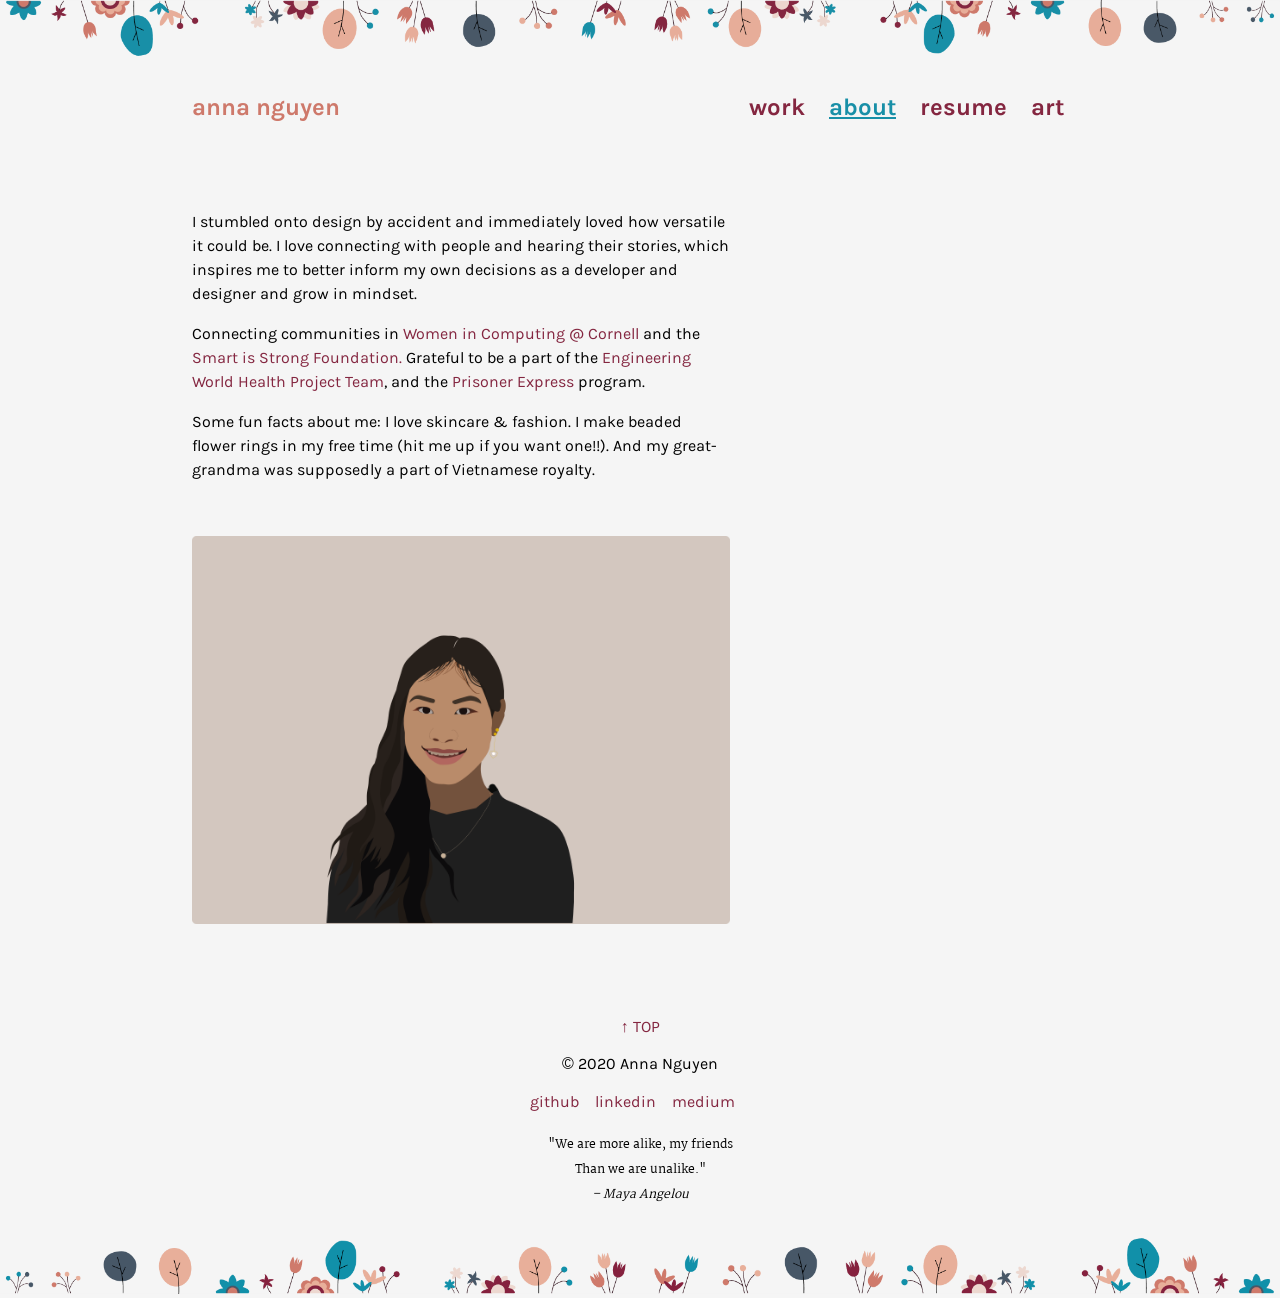
==== about/index.html @ 65f737dd "Fixed some mobile styling" ====
<!DOCTYPE html>
<html lang="en">

<head>
  <meta charset="UTF-8" />
  <meta name="viewport" content="width=device-width, initial-scale=1" />
  <title>Anna Nguyen</title>
  <link rel="icon" type="image/png" href="../images/logo.png" />
  <link rel="stylesheet" type="text/css" href="../styles/style.css" media="all" />
</head>

<body>
  <img src="../images/banner.png" id="banner" />
  <div class="content">
    <a name="top"></a>
    <nav>
      <a href="/" id="name-logo">anna nguyen</a>
      <div class="links">
        <a href="/">work</a>
        <a href="../about" id="current">about</a>
        <a href="https://drive.google.com/file/d/13UAHrn1CFpjNG9F62qy2G92JbZwENw6s/view?usp=sharing"
          target="_blank">resume</a>
        <a href="../art">art</a>
      </div>
    </nav>

    <header>
      <section class="about-header">
        <p>I stumbled onto design by accident and immediately loved
          how versatile it could be. I love connecting with people
          and hearing their stories, which inspires me to better
          inform my own decisions as a developer and designer and
          grow in mindset.
        </p>
        <p>Connecting communities in <a href="https://wicc.cornell.edu/" target="_blank">Women in Computing
            @ Cornell</a> and the <a href="https://www.thesmartisstrongfoundation.org/" target="_blank">Smart is Strong
            Foundation.</a> Grateful to be a part of the <a href="https://ewh.engineering.cornell.edu/"
            target="_blank">Engineering World Health Project Team</a>, and the
          <a href="https://prisonerexpress.org/" class="org-link" target="_blank" id="pe">Prisoner Express</a>
          program.
        </p>
        <p>Some fun facts about me: I love skincare & fashion. I make beaded flower
          rings in my free time (hit me up if you want one!!). And my
          great-grandma was supposedly a part of Vietnamese royalty.
        </p>
      </section>
      <img src="../images/self.png" />
    </header>

    <footer>
      <div class="footer-container">
        <a href="#top" class="top">↑ TOP</a>
        <p>&copy; 2020 Anna Nguyen</p>
        <div class="socials">
          <a href="https://github.com/axnguyen9">github</a>
          <a href="https://www.linkedin.com/in/axnguyen/">linkedin</a>
          <a href="https://www.instagram.com/missbanannamilk/">medium</a>
        </div>
        <div class="quote">
          <blockquote>"We are more alike, my friends</blockquote>
          <blockquote>Than we are unalike."</blockquote>
          <blockquote><cite>– Maya Angelou</cite></blockquote>
        </div>
      </div>
    </footer>
  </div>
  <img src="../images/footer.png" id="banner" />
</body>

</html>
---- styles/style.css ----
/* karla-regular - latin */
@font-face {
  font-family: 'Karla';
  font-style: normal;
  font-weight: 400;
  src: url('fonts/karla-v13-latin-regular.eot'); /* IE9 Compat Modes */
  src: local('Karla'), local('Karla-Regular'),
       url('../fonts/karla-v13-latin-regular.eot?#iefix') format('embedded-opentype'), /* IE6-IE8 */
       url('../fonts/karla-v13-latin-regular.woff2') format('woff2'), /* Super Modern Browsers */
       url('../fonts/karla-v13-latin-regular.woff') format('woff'), /* Modern Browsers */
       url('../fonts/karla-v13-latin-regular.ttf') format('truetype'), /* Safari, Android, iOS */
       url('../fonts/karla-v13-latin-regular.svg#Karla') format('svg'); /* Legacy iOS */
}
/* karla-700 - latin */
@font-face {
  font-family: 'Karla';
  font-style: normal;
  font-weight: 700;
  src: url('../fonts/karla-v13-latin-700.eot'); /* IE9 Compat Modes */
  src: local('Karla Bold'), local('Karla-Bold'),
       url('../fonts/karla-v13-latin-700.eot?#iefix') format('embedded-opentype'), /* IE6-IE8 */
       url('../fonts/karla-v13-latin-700.woff2') format('woff2'), /* Super Modern Browsers */
       url('../fonts/karla-v13-latin-700.woff') format('woff'), /* Modern Browsers */
       url('../fonts/karla-v13-latin-700.ttf') format('truetype'), /* Safari, Android, iOS */
       url('../fonts/karla-v13-latin-700.svg#Karla') format('svg'); /* Legacy iOS */
}

/* martel-regular - latin */
@font-face {
  font-family: 'Martel';
  font-style: normal;
  font-weight: 400;
  src: url('../fonts/martel-v4-latin-regular.eot'); /* IE9 Compat Modes */
  src: local('Martel'), local('Martel-Regular'),
       url('../fonts/martel-v4-latin-regular.eot?#iefix') format('embedded-opentype'), /* IE6-IE8 */
       url('../fonts/martel-v4-latin-regular.woff2') format('woff2'), /* Super Modern Browsers */
       url('../fonts/martel-v4-latin-regular.woff') format('woff'), /* Modern Browsers */
       url('../fonts/martel-v4-latin-regular.ttf') format('truetype'), /* Safari, Android, iOS */
       url('../fonts/martel-v4-latin-regular.svg#Martel') format('svg'); /* Legacy iOS */
}

#banner {
  width: 100%;
}

body {
  margin: 0;
  background-color: #F5F5F5;
}

.content {
  margin: 10%;
}

/* style guide */
/* section title */
h1 {
  margin: 1rem 0;
  font-family: 'Karla', sans-serif;
  font-weight: bold;
  font-size: 2.25rem;
  color: #CE796B;
}

/* card titles, navbar buttons, name logo */
h2 {
  font-family: 'Karla', sans-serif;
  font-weight: bold;
  font-size: 1.5rem;
}

/* top header one-liner */
h3 {
  font-family: 'Karla', sans-serif;
  font-weight: bold;
  font-size: 1.125rem;
}

/* card subtitles, button */
h4 {
  font-family: 'Karla', sans-serif;
  font-weight: normal;
  font-size: 1rem;
}

a {
  color: #842640;
  font-size: 1rem;
  font-family: 'Karla', sans-serif;
  text-decoration: none;
}

a:hover {
  cursor: pointer;
  transition: .3s ease;
  color: #188FA7;
  text-decoration: underline;
}

p {
  font-family: 'Karla', sans-serif;
  font-weight: normal;
  font-size: 1rem;
  line-height: 1.5rem;
}

li {
  font-family: 'Martel', serif;
  font-weight: normal;
  font-size: 1rem;
}

blockquote {
  font-family: 'Martel', serif;
  font-size: .75rem;
  margin: .25rem 0;
}

/* style guide end */

/* navbar styling */
#name-logo {
  color: #CE796B;
}

/* need to manually change navbar font */
nav a {
  text-decoration: none;
  font-family: 'Karla', sans-serif;
  font-weight: bold;
  display: block;
  margin-right: .5rem;
}

.links {
  width: 50%;
  display: flex;
  justify-content: flex-start;
}

#current {
  color: #188FA7;
  text-decoration: underline;
}
/* navbar styling end */

/* header styling */
header {
  margin: 10% 0;
}

header img {
  width: 100%;
}

#anna {
  font-family: 'Martel', serif;
}

.socials {
  display: flex;
  justify-content: flex-start;
  align-items: center;
  flex-wrap: wrap;
  width: 100%;
}

.socials a {
  display: block;
  margin-right: 1rem;
}
/* header styling end */

/* card styling */
.card-container {
  width: 100%;
  margin: 15% 0;
  color: black;
}

.card-container h2 {
  margin-bottom: 0.5rem;
}

.card-container h4 {
  color: #656565;
}

.card-container p {
  margin-top: 0;
}

.image-container {
  position: relative;
  border-radius: 10px;
  width: 100%;
}

.image-container img {
  width: 100%;
  border-radius: 10px;
}

.card-overlay {
  border-radius: 10px;
  position: absolute;
  top: 0; bottom: 0; left: 0; right: 0;
  width: 100%;
  opacity: 0;
  transition: .5s ease;
}

.link-container:hover .card-overlay {
  opacity: .8;
}

.more {
  padding: .25rem 1rem;
  border: 1px solid #842640;
  border-radius: 10px;
}

.more:hover {
  transition: .3s ease;
  border: 1px solid #188FA7;
  background-color: #188FA7;
  color: #f5f5f5;
}

/* card overlay background-colors: */
#pigpocket {
  background-color:  #D2C1C5;
}

#netflix {
  background-color: #E4BABC;
}

#flowerish {
  background-color: #B8C3C8;
}

#nexthealth {
  background-color: #D8E8E5;
}

#artwall {
  background-color: #E9EEF2;
}
/* card overlay ends */

/* footer styling */
footer {
  margin-top: 15%;
}

.top {
  text-decoration: none;
}

.quote {
  margin: 5% 0;
}
/* footer styling ends */


/* ABOUT.HTML CSS */
.about-header {
  margin-bottom: 10%;
}

/* about.html illustrations section */
.illustrations-container img {
  width: 100%;
  margin-bottom: 5%;
  border-radius: 10px;
}
/* about.html illustrations section end */

@media screen and (prefers-reduced-motion: no-preference) {
  html,
  body {
    scroll-behavior: smooth;
  }
}

/*
@media (max-width: 480px) {
  h1 {
    font-size: 10vw;
  }
  
  h2 {
    font-size: 7.5vw;
  }
  
  h3 {
    font-size: 6.5vw;
  }
  
  p, a, li {
    font-size: 5vw;
  }
*/
  /* navbar styling */
  /*
  nav a {
    font-size: 5vw;
  }
  #here {
    font-size: 10vw;
  }

  .socials {
    flex-direction: column;
    align-items: flex-start;
  }

  .socials p {
    display: none;
  }

}*/

@media (min-width: 1000px) {
  .content{
    margin: 2.5% 15%;
  }

  /* navbar styling */
  nav {
    display: flex;
    justify-content: space-between;
    align-items: center;
  }
  
  nav a {
    font-size: 1.5rem;
    margin-right: 1.5rem;
  }

  .links {
    justify-content: flex-end;
  }

  /* navbar styling end */

  /* header styling */
  header {
    width: 60%;
  }
  /* header styling end */

  /* card styling */
  .card-container {
    display: flex;
    justify-content: space-between;
    align-items: center;
    margin: 5% 0;
  }

  .link-container, .blurb {
    width: 45%;
  }

  /* card styling end */

  /* footer styling */
  footer {
    margin-top: 5%;
    text-align: center;
  }

  footer .socials {
    justify-content: center;
  }

  .quote {
    margin: 2.5% 0;
  }
  /* footer styling ends */

  /* about.html illustrations section */
  .illustrations-container {
    display: flex;
    flex-direction: row;
    flex-wrap: wrap;
    justify-content: space-between;
    align-items: center;
  }

  .illustrations-container img {
    width: 30%;
    margin-bottom: 5%;
    border-radius: 10px;
  }
  /* about.html illustrations section end */
}
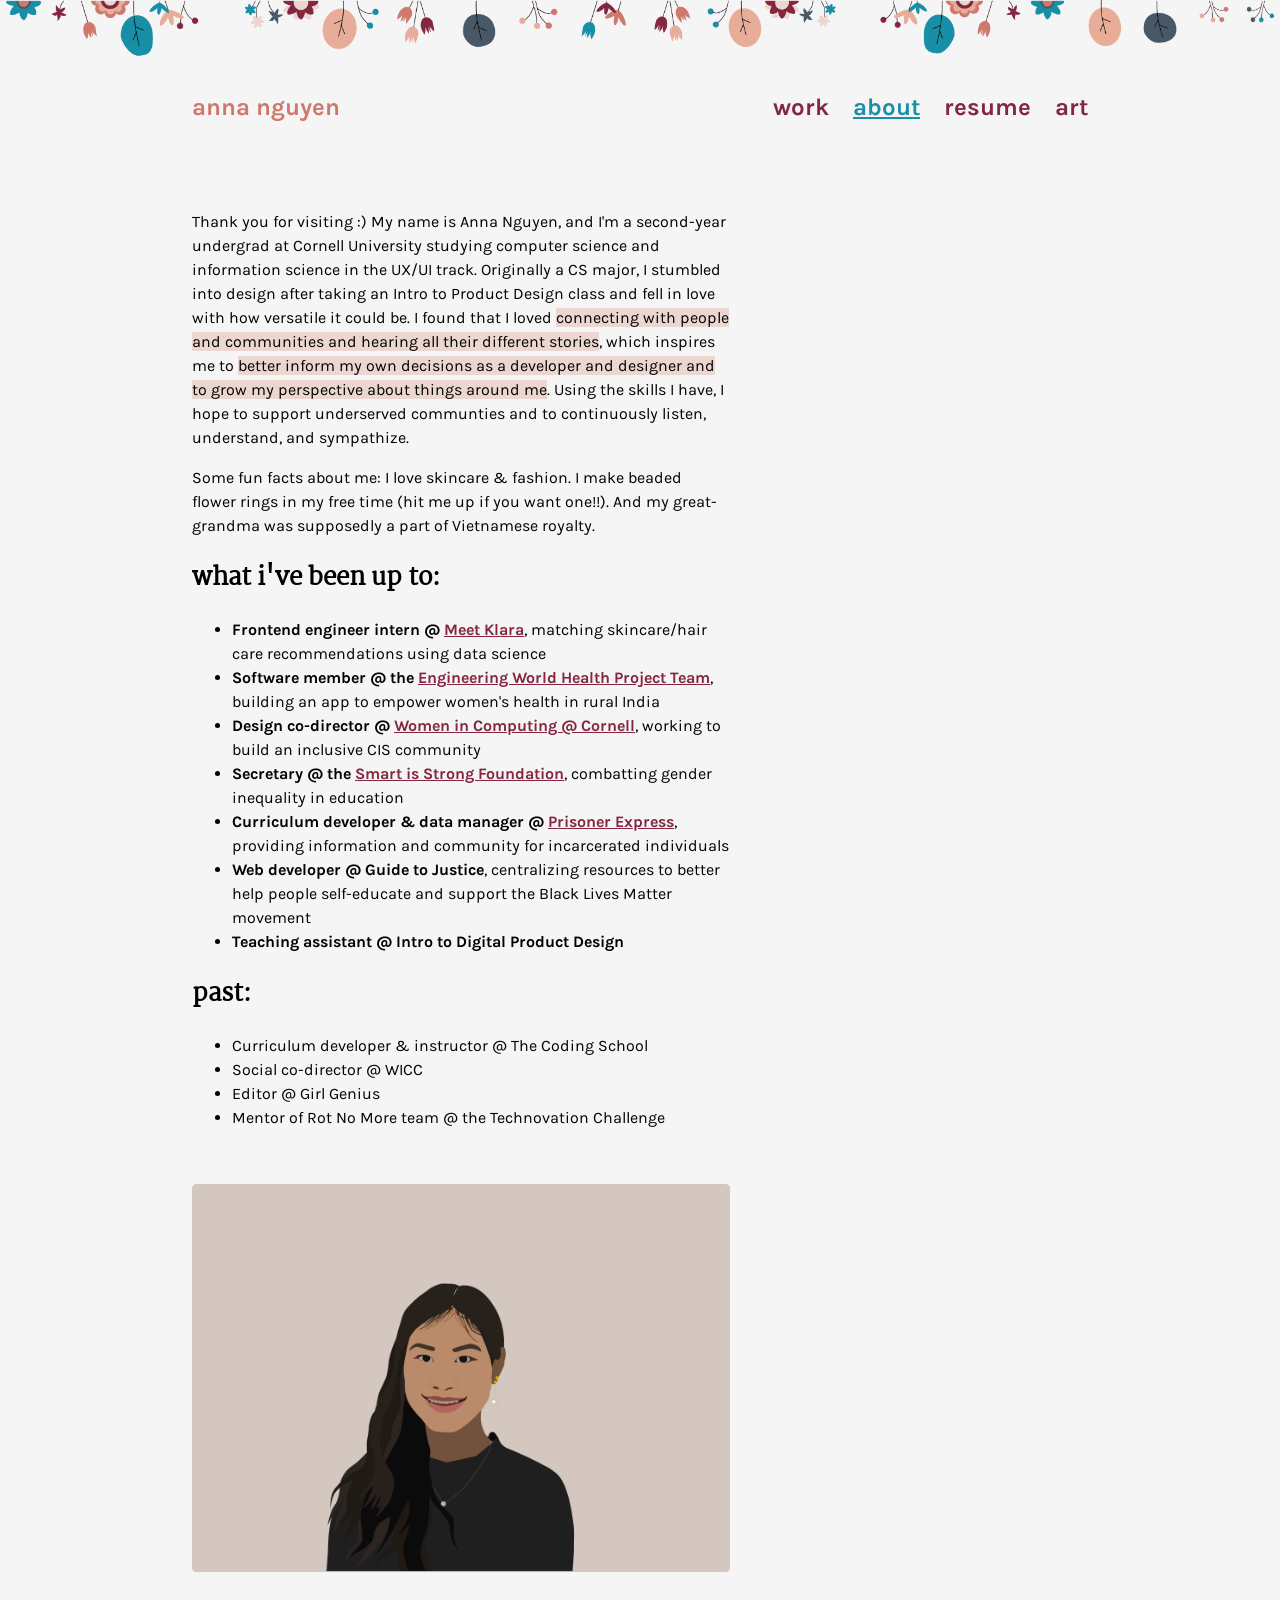
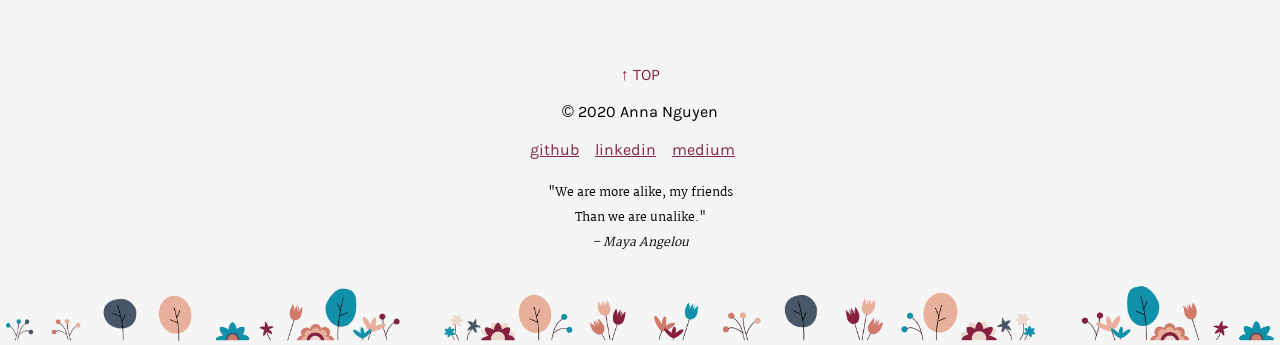
==== commit c87667d8: "Updated links and styling" ====
--- a/about/index.html
+++ b/about/index.html
@@ -10,7 +10,7 @@
 </head>
 
 <body>
-  <img src="../images/banner.png" id="banner" />
+  <img src="../images/banner.png" id="banner" alt="illustrated floral decorative banner" />
   <div class="content">
     <a name="top"></a>
     <nav>
@@ -26,25 +26,54 @@
 
     <header>
       <section class="about-header">
-        <p>I stumbled onto design by accident and immediately loved
-          how versatile it could be. I love connecting with people
-          and hearing their stories, which inspires me to better
-          inform my own decisions as a developer and designer and
-          grow in mindset.
-        </p>
-        <p>Connecting communities in <a href="https://wicc.cornell.edu/" target="_blank">Women in Computing
-            @ Cornell</a> and the <a href="https://www.thesmartisstrongfoundation.org/" target="_blank">Smart is Strong
-            Foundation.</a> Grateful to be a part of the <a href="https://ewh.engineering.cornell.edu/"
-            target="_blank">Engineering World Health Project Team</a>, and the
-          <a href="https://prisonerexpress.org/" class="org-link" target="_blank" id="pe">Prisoner Express</a>
-          program.
+        <p>Thank you for visiting :) My name is Anna Nguyen, and I'm
+          a second-year undergrad at Cornell University studying computer
+          science and information science in the UX/UI track. Originally a CS major,
+          I stumbled into design after taking an Intro to Product Design class and
+          fell in love with how versatile it could be. I found that I loved
+          <span id="highlight-p-text">connecting with people and communities and
+            hearing all their different stories</span>, which inspires me to <span id="highlight-p-text">
+            better inform my own decisions as a developer and designer and to
+            grow my perspective about things around me</span>.
+          Using the skills I have, I hope to support underserved communties and
+          to continuously listen, understand, and sympathize.
         </p>
         <p>Some fun facts about me: I love skincare & fashion. I make beaded flower
           rings in my free time (hit me up if you want one!!). And my
           great-grandma was supposedly a part of Vietnamese royalty.
         </p>
+        <h2 id="martel-text">what i've been up to:</h2>
+        <ul>
+          <li><span id="bold-p-text">Frontend engineer intern @ <a href="https://meet-klara-flow.webflow.io/"
+                target="_blank">Meet Klara</a></span>, matching skincare/hair care recommendations using data science
+          </li>
+          <li><span id="bold-p-text">Software member @ the <a href="https://ewh.engineering.cornell.edu/"
+                target="_blank">Engineering
+                World Health Project Team</a></span>, building an app to empower women's health in rural India</li>
+          <li><span id="bold-p-text">Design co-director @ <a href="https://wicc.cornell.edu/" target="_blank">Women in
+                Computing
+                @ Cornell</a></span>, working to build an inclusive CIS community</li>
+          <li><span id="bold-p-text">Secretary @ the <a href="https://www.thesmartisstrongfoundation.org/"
+                target="_blank">Smart
+                is Strong Foundation</a></span>, combatting gender inequality in education</li>
+          <li><span id="bold-p-text">Curriculum developer & data manager @ <a href="https://prisonerexpress.org/"
+                class="org-link" target="_blank" id="pe">Prisoner Express</a></span>, providing information and
+            community for incarcerated
+            individuals</li>
+          <li><span id="bold-p-text">Web developer @ Guide to Justice</span>, centralizing resources to better help
+            people self-educate and support the Black Lives Matter movement
+          </li>
+          <li><span id="bold-p-text">Teaching assistant @ Intro to Digital Product Design</span></li>
+        </ul>
+        <h2 id="martel-text">past:</h2>
+        <ul>
+          <li>Curriculum developer & instructor @ The Coding School</li>
+          <li>Social co-director @ WICC</li>
+          <li>Editor @ Girl Genius</li>
+          <li>Mentor of Rot No More team @ the Technovation Challenge</li>
+        </ul>
       </section>
-      <img src="../images/self.png" />
+      <img src="../images/self.png" alt="an illustrated image of myself" />
     </header>
 
     <footer>
@@ -64,7 +93,7 @@
       </div>
     </footer>
   </div>
-  <img src="../images/footer.png" id="banner" />
+  <img src="../images/footer.png" id="banner" alt="illustrated floral decorative banner" />
 </body>
 
 </html>
--- a/styles/style.css
+++ b/styles/style.css
@@ -39,6 +39,24 @@
        url('../fonts/martel-v4-latin-regular.svg#Martel') format('svg'); /* Legacy iOS */
 }
 
+@keyframes pulse-out {
+  from {
+    transform: scale(1);
+  }
+  to {
+    transform: scale(1.1);
+  }
+}
+
+@keyframes pulse-in {
+  from {
+    transform: scale(1.1);
+  }
+  to {
+    transform: scale(1);
+  }
+}
+
 #banner {
   width: 100%;
 }
@@ -87,27 +105,24 @@
   color: #842640;
   font-size: 1rem;
   font-family: 'Karla', sans-serif;
-  text-decoration: none;
+  -webkit-animation: pulse-in .5s forwards;
+  animation: pulse-in .5s forwards;
 }
 
 a:hover {
   cursor: pointer;
   transition: .3s ease;
+  text-decoration: underline;
   color: #188FA7;
-  text-decoration: underline;
-}
-
-p {
+  -webkit-animation: pulse-out .5s forwards;
+  animation: pulse-out .5s forwards;
+}
+
+p, li {
   font-family: 'Karla', sans-serif;
   font-weight: normal;
   font-size: 1rem;
   line-height: 1.5rem;
-}
-
-li {
-  font-family: 'Martel', serif;
-  font-weight: normal;
-  font-size: 1rem;
 }
 
 blockquote {
@@ -125,11 +140,13 @@
 
 /* need to manually change navbar font */
 nav a {
+  font-weight: bold;
+  display: block;
   text-decoration: none;
-  font-family: 'Karla', sans-serif;
-  font-weight: bold;
-  display: block;
-  margin-right: .5rem;
+}
+
+.links a {
+  margin-left: .5rem;
 }
 
 .links {
@@ -153,7 +170,7 @@
   width: 100%;
 }
 
-#anna {
+#martel-text {
   font-family: 'Martel', serif;
 }
 
@@ -190,8 +207,12 @@
   margin-top: 0;
 }
 
+.link-container, .link-container:hover {
+  animation: none;
+  -webkit-animation: none;
+}
+
 .image-container {
-  position: relative;
   border-radius: 10px;
   width: 100%;
 }
@@ -201,17 +222,14 @@
   border-radius: 10px;
 }
 
-.card-overlay {
-  border-radius: 10px;
-  position: absolute;
-  top: 0; bottom: 0; left: 0; right: 0;
-  width: 100%;
-  opacity: 0;
-  transition: .5s ease;
-}
-
-.link-container:hover .card-overlay {
-  opacity: .8;
+button {
+  border: none;
+  background: none;
+  padding: 0;
+}
+
+button a, button a:hover {
+  text-decoration: none;
 }
 
 .more {
@@ -227,28 +245,6 @@
   color: #f5f5f5;
 }
 
-/* card overlay background-colors: */
-#pigpocket {
-  background-color:  #D2C1C5;
-}
-
-#netflix {
-  background-color: #E4BABC;
-}
-
-#flowerish {
-  background-color: #B8C3C8;
-}
-
-#nexthealth {
-  background-color: #D8E8E5;
-}
-
-#artwall {
-  background-color: #E9EEF2;
-}
-/* card overlay ends */
-
 /* footer styling */
 footer {
   margin-top: 15%;
@@ -267,6 +263,14 @@
 /* ABOUT.HTML CSS */
 .about-header {
   margin-bottom: 10%;
+}
+
+#bold-p-text {
+  font-weight: bold;
+}
+
+#highlight-p-text {
+  background-color: #ecd7d0;
 }
 
 /* about.html illustrations section */
@@ -283,44 +287,6 @@
     scroll-behavior: smooth;
   }
 }
-
-/*
-@media (max-width: 480px) {
-  h1 {
-    font-size: 10vw;
-  }
-  
-  h2 {
-    font-size: 7.5vw;
-  }
-  
-  h3 {
-    font-size: 6.5vw;
-  }
-  
-  p, a, li {
-    font-size: 5vw;
-  }
-*/
-  /* navbar styling */
-  /*
-  nav a {
-    font-size: 5vw;
-  }
-  #here {
-    font-size: 10vw;
-  }
-
-  .socials {
-    flex-direction: column;
-    align-items: flex-start;
-  }
-
-  .socials p {
-    display: none;
-  }
-
-}*/
 
 @media (min-width: 1000px) {
   .content{
@@ -336,11 +302,14 @@
   
   nav a {
     font-size: 1.5rem;
-    margin-right: 1.5rem;
   }
 
   .links {
     justify-content: flex-end;
+  }
+
+  .links a {
+    margin-left: 1.5rem;
   }
 
   /* navbar styling end */
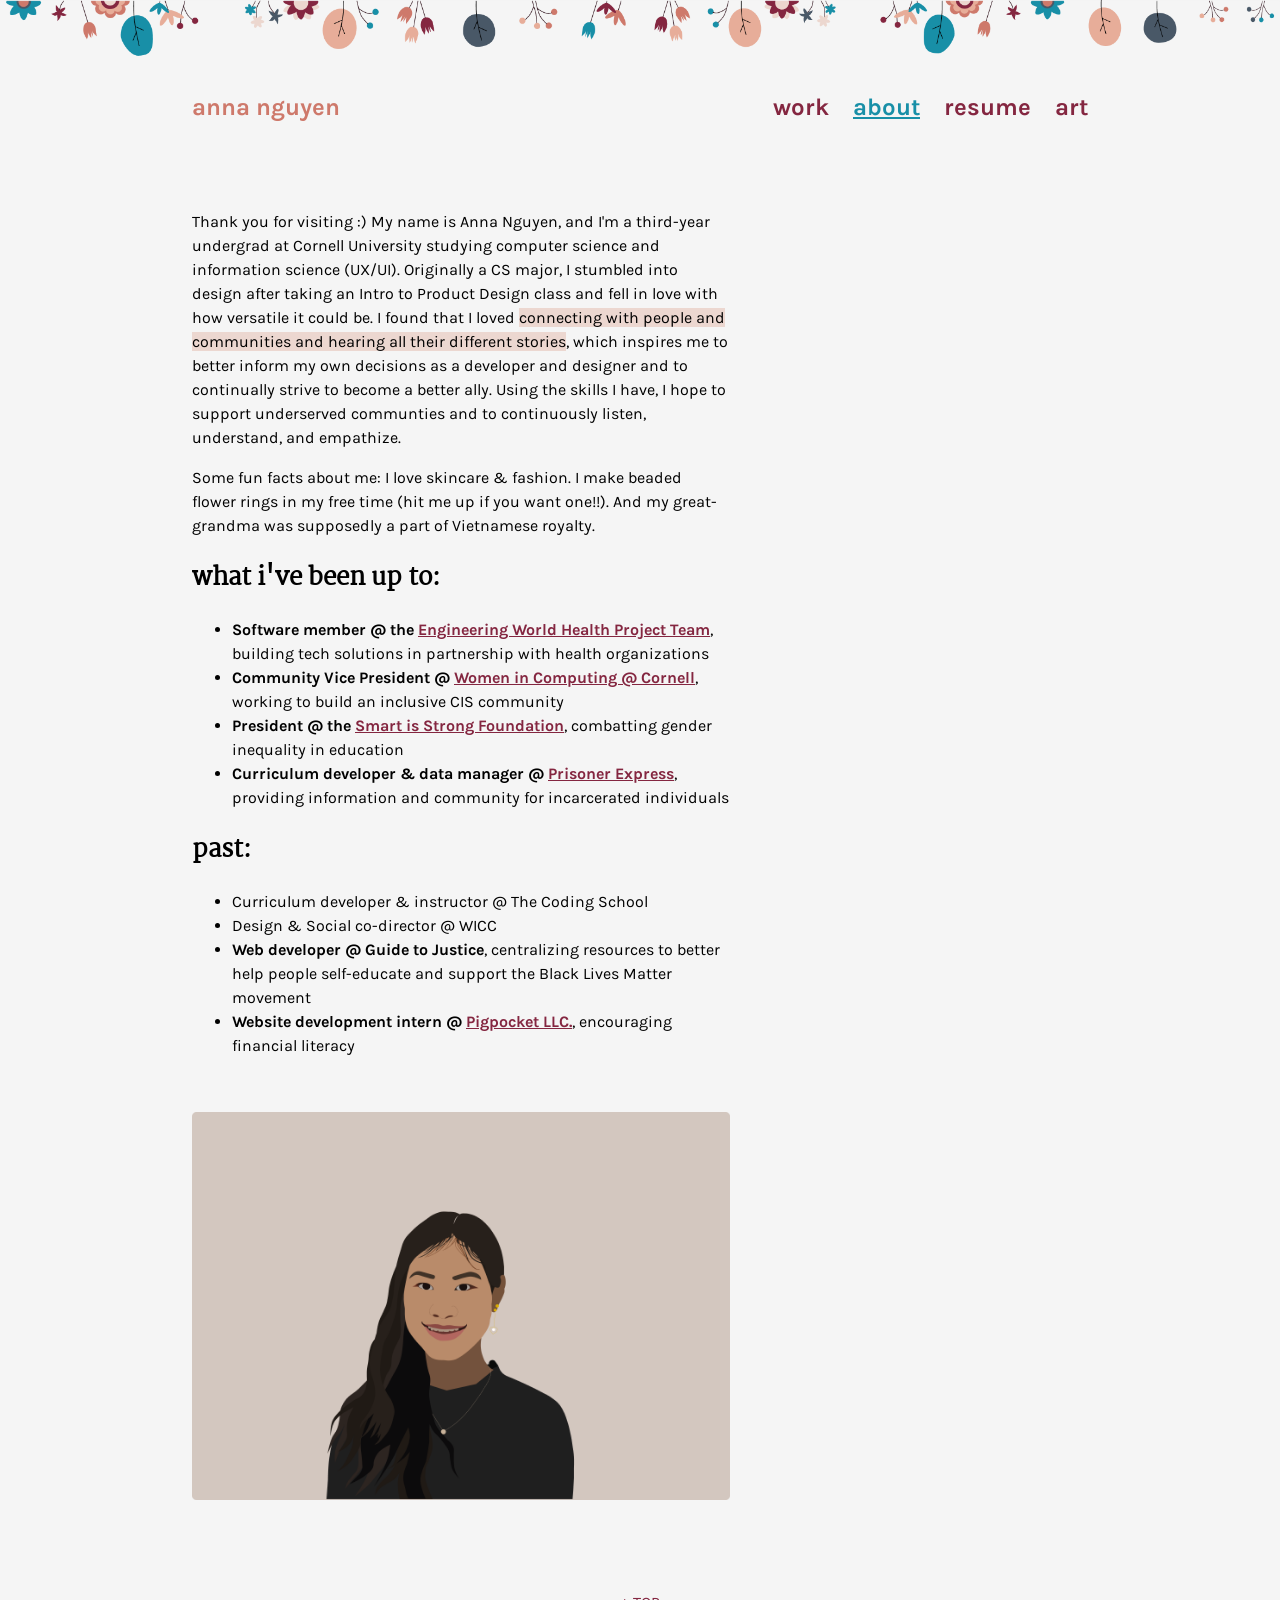
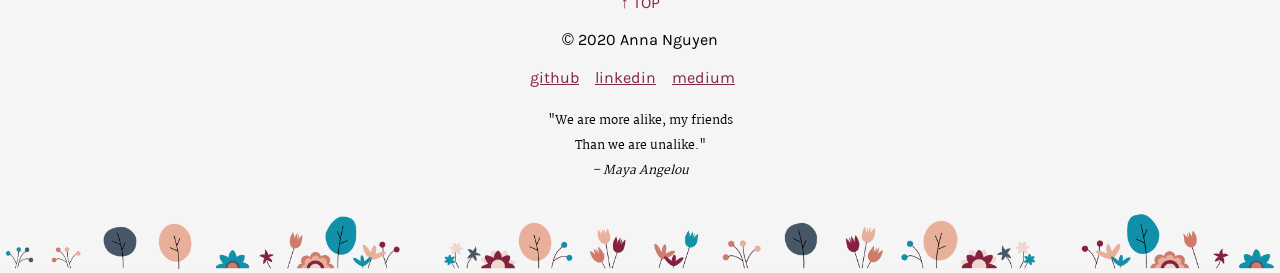
==== commit c920597f: "updated about me" ====
--- a/about/index.html
+++ b/about/index.html
@@ -27,16 +27,16 @@
     <header>
       <section class="about-header">
         <p>Thank you for visiting :) My name is Anna Nguyen, and I'm
-          a second-year undergrad at Cornell University studying computer
-          science and information science in the UX/UI track. Originally a CS major,
+          a third-year undergrad at Cornell University studying computer
+          science and information science (UX/UI). Originally a CS major,
           I stumbled into design after taking an Intro to Product Design class and
           fell in love with how versatile it could be. I found that I loved
           <span id="highlight-p-text">connecting with people and communities and
-            hearing all their different stories</span>, which inspires me to <span id="highlight-p-text">
-            better inform my own decisions as a developer and designer and to
-            grow my perspective about things around me</span>.
-          Using the skills I have, I hope to support underserved communties and
-          to continuously listen, understand, and sympathize.
+            hearing all their different stories</span>, which inspires me to
+          better inform my own decisions as a developer and designer and to
+          continually strive to become a better ally. Using the skills I have,
+          I hope to support underserved communties and
+          to continuously listen, understand, and empathize.
         </p>
         <p>Some fun facts about me: I love skincare & fashion. I make beaded flower
           rings in my free time (hit me up if you want one!!). And my
@@ -44,33 +44,34 @@
         </p>
         <h2 id="martel-text">what i've been up to:</h2>
         <ul>
-          <li><span id="bold-p-text">Frontend engineer intern @ <a href="https://meet-klara-flow.webflow.io/"
-                target="_blank">Meet Klara</a></span>, matching skincare/hair care recommendations using data science
-          </li>
           <li><span id="bold-p-text">Software member @ the <a href="https://ewh.engineering.cornell.edu/"
                 target="_blank">Engineering
-                World Health Project Team</a></span>, building an app to empower women's health in rural India</li>
-          <li><span id="bold-p-text">Design co-director @ <a href="https://wicc.cornell.edu/" target="_blank">Women in
+                World Health Project Team</a></span>, building tech solutions in partnership with health organizations
+          </li>
+          <li><span id="bold-p-text">Community Vice President @ <a href="https://wicc.cornell.edu/"
+                target="_blank">Women in
                 Computing
                 @ Cornell</a></span>, working to build an inclusive CIS community</li>
-          <li><span id="bold-p-text">Secretary @ the <a href="https://www.thesmartisstrongfoundation.org/"
+          <li><span id="bold-p-text">President @ the <a href="https://www.thesmartisstrongfoundation.org/"
                 target="_blank">Smart
                 is Strong Foundation</a></span>, combatting gender inequality in education</li>
           <li><span id="bold-p-text">Curriculum developer & data manager @ <a href="https://prisonerexpress.org/"
-                class="org-link" target="_blank" id="pe">Prisoner Express</a></span>, providing information and
+                class="org-link" target="_blank">Prisoner Express</a></span>, providing information and
             community for incarcerated
             individuals</li>
-          <li><span id="bold-p-text">Web developer @ Guide to Justice</span>, centralizing resources to better help
-            people self-educate and support the Black Lives Matter movement
-          </li>
-          <li><span id="bold-p-text">Teaching assistant @ Intro to Digital Product Design</span></li>
         </ul>
         <h2 id="martel-text">past:</h2>
         <ul>
           <li>Curriculum developer & instructor @ The Coding School</li>
-          <li>Social co-director @ WICC</li>
-          <li>Editor @ Girl Genius</li>
-          <li>Mentor of Rot No More team @ the Technovation Challenge</li>
+          <li>Design & Social co-director @ WICC</li>
+          <li><span id="bold-p-text">Web developer @ Guide to Justice</span>, centralizing resources to better help
+            people self-educate and support the Black Lives Matter movement
+          </li>
+          <li><span id="bold-p-text">Website development intern @ <a href="https://pigpocketapp.com/" class="org-link"
+                target="_blank">Pigpocket LLC.</a></span>, encouraging financial literacy</li>
+          <!-- <li><span id="bold-p-text">Frontend engineer intern @ <a href="https://meet-klara-flow.webflow.io/"
+                target="_blank">Meet Klara</a></span>, matching skincare/hair care recommendations using data science
+          </li> -->
         </ul>
       </section>
       <img src="../images/self.png" alt="an illustrated image of myself" />
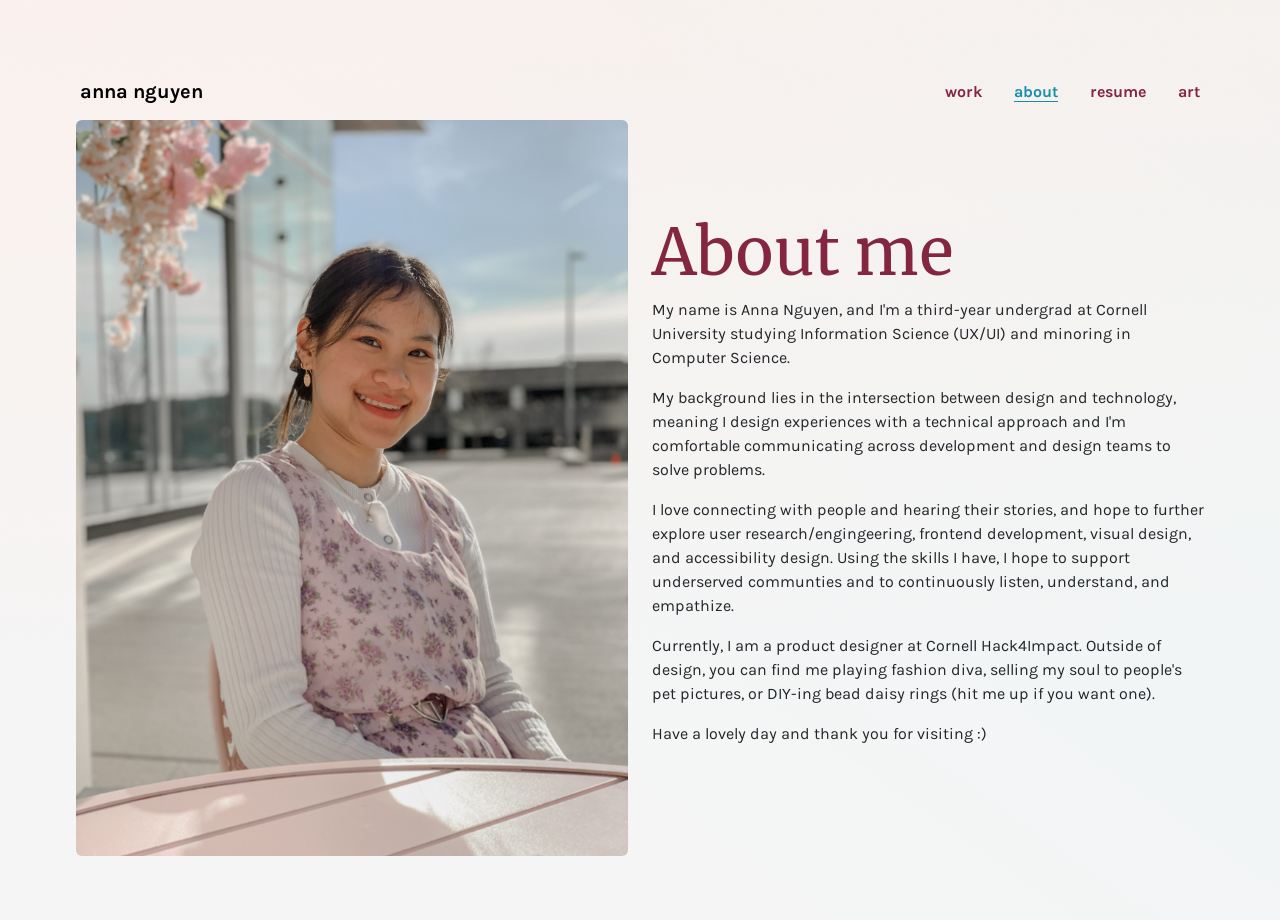
==== commit d095751f: "Changing About page" ====
--- a/about/index.html
+++ b/about/index.html
@@ -3,81 +3,77 @@
 
 <head>
   <meta charset="UTF-8" />
-  <meta name="viewport" content="width=device-width, initial-scale=1" />
-  <title>Anna Nguyen</title>
-  <link rel="icon" type="image/png" href="../images/logo.png" />
-  <link rel="stylesheet" type="text/css" href="../styles/style.css" media="all" />
+    <meta name="viewport" content="width=device-width, initial-scale=1" />
+    <title>Anna Nguyen</title>
+    <link rel="icon" type="image/png" href="/images/logo.png" />
+    <!-- Bootstrap v5.1 -->
+    <link href="https://cdn.jsdelivr.net/npm/bootstrap@5.1.3/dist/css/bootstrap.min.css" rel="stylesheet" integrity="sha384-1BmE4kWBq78iYhFldvKuhfTAU6auU8tT94WrHftjDbrCEXSU1oBoqyl2QvZ6jIW3" crossorigin="anonymous">
+    <link rel="stylesheet" type="text/css" href="../styles/style.css" media="all" />
 </head>
 
 <body>
-  <img src="../images/banner.png" id="banner" alt="illustrated floral decorative banner" />
-  <div class="content">
-    <a name="top"></a>
-    <nav>
-      <a href="/" id="name-logo">anna nguyen</a>
-      <div class="links">
-        <a href="/">work</a>
-        <a href="../about" id="current">about</a>
-        <a href="https://drive.google.com/file/d/13UAHrn1CFpjNG9F62qy2G92JbZwENw6s/view?usp=sharing"
-          target="_blank">resume</a>
-        <a href="../art">art</a>
+  <div class="m-md-3 p-5">
+    <nav class="navbar navbar-expand-md navbar-light">
+      <a href="/" class="navbar-brand mx-3">anna nguyen</a>
+      <button class="navbar-toggler" type="button" data-bs-toggle="collapse" data-bs-target="#navbarSupportedContent" aria-controls="navbarSupportedContent" aria-expanded="false" aria-label="Toggle navigation">
+        <span class="navbar-toggler-icon"></span>
+      </button>
+      <div class="collapse navbar-collapse justify-content-end" id="navbarSupportedContent">
+        <ul class="navbar-nav">
+          <li class="nav-item">
+            <a href="/" class="mx-3">work</a>
+          </li>
+          <li class="nav-item">
+            <a href="../about" id="current" class="mx-3">about</a>
+          </li>
+          <li class="nav-item">
+            <a href="" target="_blank" class="mx-3">
+              resume</a>
+          </li>
+          <li class="nav-item">
+            <a href="../art" class="mx-3">art</a>
+          </li>
+        </ul>
       </div>
     </nav>
 
-    <header>
-      <section class="about-header">
-        <p>Thank you for visiting :) My name is Anna Nguyen, and I'm
-          a third-year undergrad at Cornell University studying computer
-          science and information science (UX/UI). Originally a CS major,
-          I stumbled into design after taking an Intro to Product Design class and
-          fell in love with how versatile it could be. I found that I loved
-          <span id="highlight-p-text">connecting with people and communities and
-            hearing all their different stories</span>, which inspires me to
-          better inform my own decisions as a developer and designer and to
-          continually strive to become a better ally. Using the skills I have,
-          I hope to support underserved communties and
-          to continuously listen, understand, and empathize.
-        </p>
-        <p>Some fun facts about me: I love skincare & fashion. I make beaded flower
-          rings in my free time (hit me up if you want one!!). And my
-          great-grandma was supposedly a part of Vietnamese royalty.
-        </p>
-        <h2 id="martel-text">what i've been up to:</h2>
-        <ul>
-          <li><span id="bold-p-text">Software member @ the <a href="https://ewh.engineering.cornell.edu/"
-                target="_blank">Engineering
-                World Health Project Team</a></span>, building tech solutions in partnership with health organizations
-          </li>
-          <li><span id="bold-p-text">Community Vice President @ <a href="https://wicc.cornell.edu/"
-                target="_blank">Women in
-                Computing
-                @ Cornell</a></span>, working to build an inclusive CIS community</li>
-          <li><span id="bold-p-text">President @ the <a href="https://www.thesmartisstrongfoundation.org/"
-                target="_blank">Smart
-                is Strong Foundation</a></span>, combatting gender inequality in education</li>
-          <li><span id="bold-p-text">Curriculum developer & data manager @ <a href="https://prisonerexpress.org/"
-                class="org-link" target="_blank">Prisoner Express</a></span>, providing information and
-            community for incarcerated
-            individuals</li>
-        </ul>
-        <h2 id="martel-text">past:</h2>
-        <ul>
-          <li>Curriculum developer & instructor @ The Coding School</li>
-          <li>Design & Social co-director @ WICC</li>
-          <li><span id="bold-p-text">Web developer @ Guide to Justice</span>, centralizing resources to better help
-            people self-educate and support the Black Lives Matter movement
-          </li>
-          <li><span id="bold-p-text">Website development intern @ <a href="https://pigpocketapp.com/" class="org-link"
-                target="_blank">Pigpocket LLC.</a></span>, encouraging financial literacy</li>
-          <!-- <li><span id="bold-p-text">Frontend engineer intern @ <a href="https://meet-klara-flow.webflow.io/"
-                target="_blank">Meet Klara</a></span>, matching skincare/hair care recommendations using data science
-          </li> -->
-        </ul>
-      </section>
-      <img src="../images/self.png" alt="an illustrated image of myself" />
-    </header>
+    <div class="container-fluid">
+      <div class="row">
+        <div class="col-md-6">
+          <img src="../images/headshot.JPEG" class="rounded mx-auto img-fluid" alt="" />
+        </div>
+        <div class="col-md-6 my-auto">
+          <h1 class="display-3">About me</h1>
+          <p>My name is Anna Nguyen,
+            and I'm a third-year undergrad at Cornell University
+            studying Information Science (UX/UI) and minoring in 
+            Computer Science. 
+          </p>
+          <p>
+            My background lies in the intersection between design
+            and technology, meaning I design experiences with a 
+            technical approach and I'm comfortable communicating 
+            across development and design teams to solve problems.
+          </p>
+          <p>
+            I love connecting with people and hearing their stories,
+            and hope to further explore user research/engingeering,
+            frontend development, visual design, and accessibility 
+            design. Using the skills I have, I hope to support underserved communties and
+            to continuously listen, understand, and empathize.
+          </p>
+          <p>Currently, I am a product designer at Cornell Hack4Impact.
+            Outside of design, you can find me playing fashion diva,
+            selling my soul to people's pet pictures, or
+            DIY-ing bead daisy rings (hit me up if you want one). 
+          </p>
+          <p>Have a lovely day and thank you for visiting :)</p>
+        </div>
+      </div>
+    </div>
+   
 
-    <footer>
+    <!-- <footer>
       <div class="footer-container">
         <a href="#top" class="top">↑ TOP</a>
         <p>&copy; 2020 Anna Nguyen</p>
@@ -92,9 +88,8 @@
           <blockquote><cite>– Maya Angelou</cite></blockquote>
         </div>
       </div>
-    </footer>
+    </footer> -->
   </div>
-  <img src="../images/footer.png" id="banner" alt="illustrated floral decorative banner" />
 </body>
 
 </html>
--- a/styles/style.css
+++ b/styles/style.css
@@ -10,6 +10,32 @@
        url('../fonts/karla-v13-latin-regular.woff') format('woff'), /* Modern Browsers */
        url('../fonts/karla-v13-latin-regular.ttf') format('truetype'), /* Safari, Android, iOS */
        url('../fonts/karla-v13-latin-regular.svg#Karla') format('svg'); /* Legacy iOS */
+}
+/* karla-regular - latin */
+@font-face {
+  font-family: 'Karla';
+  font-style: normal;
+  font-weight: 400;
+  src: url('../fonts/karla-v15-latin-regular.eot'); /* IE9 Compat Modes */
+  src: local(''),
+       url('../fonts/karla-v15-latin-regular.eot?#iefix') format('embedded-opentype'), /* IE6-IE8 */
+       url('../fonts/karla-v15-latin-regular.woff2') format('woff2'), /* Super Modern Browsers */
+       url('../fonts/karla-v15-latin-regular.woff') format('woff'), /* Modern Browsers */
+       url('../fonts/karla-v15-latin-regular.ttf') format('truetype'), /* Safari, Android, iOS */
+       url('../fonts/karla-v15-latin-regular.svg#Karla') format('svg'); /* Legacy iOS */
+}
+/* karla-600 - latin */
+@font-face {
+  font-family: 'Karla';
+  font-style: normal;
+  font-weight: 600;
+  src: url('../fonts/karla-v15-latin-600.eot'); /* IE9 Compat Modes */
+  src: local(''),
+       url('../fonts/karla-v15-latin-600.eot?#iefix') format('embedded-opentype'), /* IE6-IE8 */
+       url('../fonts/karla-v15-latin-600.woff2') format('woff2'), /* Super Modern Browsers */
+       url('../fonts/karla-v15-latin-600.woff') format('woff'), /* Modern Browsers */
+       url('../fonts/karla-v15-latin-600.ttf') format('truetype'), /* Safari, Android, iOS */
+       url('../fonts/karla-v15-latin-600.svg#Karla') format('svg'); /* Legacy iOS */
 }
 /* karla-700 - latin */
 @font-face {
@@ -24,344 +50,85 @@
        url('../fonts/karla-v13-latin-700.ttf') format('truetype'), /* Safari, Android, iOS */
        url('../fonts/karla-v13-latin-700.svg#Karla') format('svg'); /* Legacy iOS */
 }
-
-/* martel-regular - latin */
+/* merriweather-regular - latin */
 @font-face {
-  font-family: 'Martel';
+  font-family: 'Merriweather';
   font-style: normal;
   font-weight: 400;
-  src: url('../fonts/martel-v4-latin-regular.eot'); /* IE9 Compat Modes */
-  src: local('Martel'), local('Martel-Regular'),
-       url('../fonts/martel-v4-latin-regular.eot?#iefix') format('embedded-opentype'), /* IE6-IE8 */
-       url('../fonts/martel-v4-latin-regular.woff2') format('woff2'), /* Super Modern Browsers */
-       url('../fonts/martel-v4-latin-regular.woff') format('woff'), /* Modern Browsers */
-       url('../fonts/martel-v4-latin-regular.ttf') format('truetype'), /* Safari, Android, iOS */
-       url('../fonts/martel-v4-latin-regular.svg#Martel') format('svg'); /* Legacy iOS */
+  src: url('../fonts/merriweather-v25-latin-regular.eot'); /* IE9 Compat Modes */
+  src: local(''),
+       url('../fonts/merriweather-v25-latin-regular.eot?#iefix') format('embedded-opentype'), /* IE6-IE8 */
+       url('../fonts/merriweather-v25-latin-regular.woff2') format('woff2'), /* Super Modern Browsers */
+       url('../fonts/merriweather-v25-latin-regular.woff') format('woff'), /* Modern Browsers */
+       url('../fonts/merriweather-v25-latin-regular.ttf') format('truetype'), /* Safari, Android, iOS */
+       url('../fonts/merriweather-v25-latin-regular.svg#Merriweather') format('svg'); /* Legacy iOS */
 }
-
-@keyframes pulse-out {
-  from {
-    transform: scale(1);
-  }
-  to {
-    transform: scale(1.1);
-  }
-}
-
-@keyframes pulse-in {
-  from {
-    transform: scale(1.1);
-  }
-  to {
-    transform: scale(1);
-  }
-}
-
-#banner {
-  width: 100%;
+/* merriweather-700 - latin */
+@font-face {
+  font-family: 'Merriweather';
+  font-style: normal;
+  font-weight: 700;
+  src: url('../fonts/merriweather-v25-latin-700.eot'); /* IE9 Compat Modes */
+  src: local(''),
+       url('../fonts/merriweather-v25-latin-700.eot?#iefix') format('embedded-opentype'), /* IE6-IE8 */
+       url('../fonts/merriweather-v25-latin-700.woff2') format('woff2'), /* Super Modern Browsers */
+       url('../fonts/merriweather-v25-latin-700.woff') format('woff'), /* Modern Browsers */
+       url('../fonts/merriweather-v25-latin-700.ttf') format('truetype'), /* Safari, Android, iOS */
+       url('../fonts/merriweather-v25-latin-700.svg#Merriweather') format('svg'); /* Legacy iOS */
 }
 
 body {
-  margin: 0;
   background-color: #F5F5F5;
+  background-image: url("../images/gradient_background.png");
+  background-repeat: no-repeat;
 }
 
-.content {
-  margin: 10%;
+.btn {
+  border: 3px solid #842640 !important;
+  border-radius: .75rem;
+  font-weight: bold;
 }
 
-/* style guide */
-/* section title */
-h1 {
-  margin: 1rem 0;
-  font-family: 'Karla', sans-serif;
-  font-weight: bold;
-  font-size: 2.25rem;
-  color: #CE796B;
+.btn:hover {
+  border: 3px solid #188FA7 !important;
+  background-color: #188FA7;
+  color: #F5F5F5 !important;
 }
 
-/* card titles, navbar buttons, name logo */
-h2 {
-  font-family: 'Karla', sans-serif;
-  font-weight: bold;
-  font-size: 1.5rem;
+.btn-outline-primary {
+  color: #842640 !important;
 }
 
-/* top header one-liner */
-h3 {
-  font-family: 'Karla', sans-serif;
-  font-weight: bold;
-  font-size: 1.125rem;
+.display-3 {
+  font-family: 'Merriweather';
+  color: #842640;
 }
 
-/* card subtitles, button */
-h4 {
-  font-family: 'Karla', sans-serif;
-  font-weight: normal;
-  font-size: 1rem;
+h2 {
+  font-family: 'Merriweather';
+  font-weight: bold;
+}
+
+p {
+  font-family: 'Karla';
 }
 
 a {
+  font-family: 'Karla';
+  font-weight: bold;
+  text-decoration: none;
   color: #842640;
-  font-size: 1rem;
-  font-family: 'Karla', sans-serif;
-  -webkit-animation: pulse-in .5s forwards;
-  animation: pulse-in .5s forwards;
 }
 
 a:hover {
-  cursor: pointer;
-  transition: .3s ease;
-  text-decoration: underline;
   color: #188FA7;
-  -webkit-animation: pulse-out .5s forwards;
-  animation: pulse-out .5s forwards;
 }
 
-p, li {
-  font-family: 'Karla', sans-serif;
-  font-weight: normal;
-  font-size: 1rem;
-  line-height: 1.5rem;
-}
-
-blockquote {
-  font-family: 'Martel', serif;
-  font-size: .75rem;
-  margin: .25rem 0;
-}
-
-/* style guide end */
-
-/* navbar styling */
-#name-logo {
-  color: #CE796B;
-}
-
-/* need to manually change navbar font */
-nav a {
-  font-weight: bold;
-  display: block;
-  text-decoration: none;
-}
-
-.links a {
-  margin-left: .5rem;
-}
-
-.links {
-  width: 50%;
-  display: flex;
-  justify-content: flex-start;
+.socials a {
+  text-decoration: underline;
 }
 
 #current {
   color: #188FA7;
-  text-decoration: underline;
-}
-/* navbar styling end */
-
-/* header styling */
-header {
-  margin: 10% 0;
-}
-
-header img {
-  width: 100%;
-}
-
-#martel-text {
-  font-family: 'Martel', serif;
-}
-
-.socials {
-  display: flex;
-  justify-content: flex-start;
-  align-items: center;
-  flex-wrap: wrap;
-  width: 100%;
-}
-
-.socials a {
-  display: block;
-  margin-right: 1rem;
-}
-/* header styling end */
-
-/* card styling */
-.card-container {
-  width: 100%;
-  margin: 15% 0;
-  color: black;
-}
-
-.card-container h2 {
-  margin-bottom: 0.5rem;
-}
-
-.card-container h4 {
-  color: #656565;
-}
-
-.card-container p {
-  margin-top: 0;
-}
-
-.link-container, .link-container:hover {
-  animation: none;
-  -webkit-animation: none;
-}
-
-.image-container {
-  border-radius: 10px;
-  width: 100%;
-}
-
-.image-container img {
-  width: 100%;
-  border-radius: 10px;
-}
-
-button {
-  border: none;
-  background: none;
-  padding: 0;
-}
-
-button a, button a:hover {
-  text-decoration: none;
-}
-
-.more {
-  padding: .25rem 1rem;
-  border: 1px solid #842640;
-  border-radius: 10px;
-}
-
-.more:hover {
-  transition: .3s ease;
-  border: 1px solid #188FA7;
-  background-color: #188FA7;
-  color: #f5f5f5;
-}
-
-/* footer styling */
-footer {
-  margin-top: 15%;
-}
-
-.top {
-  text-decoration: none;
-}
-
-.quote {
-  margin: 5% 0;
-}
-/* footer styling ends */
-
-
-/* ABOUT.HTML CSS */
-.about-header {
-  margin-bottom: 10%;
-}
-
-#bold-p-text {
-  font-weight: bold;
-}
-
-#highlight-p-text {
-  background-color: #ecd7d0;
-}
-
-/* about.html illustrations section */
-.illustrations-container img {
-  width: 100%;
-  margin-bottom: 5%;
-  border-radius: 10px;
-}
-/* about.html illustrations section end */
-
-@media screen and (prefers-reduced-motion: no-preference) {
-  html,
-  body {
-    scroll-behavior: smooth;
-  }
-}
-
-@media (min-width: 1000px) {
-  .content{
-    margin: 2.5% 15%;
-  }
-
-  /* navbar styling */
-  nav {
-    display: flex;
-    justify-content: space-between;
-    align-items: center;
-  }
-  
-  nav a {
-    font-size: 1.5rem;
-  }
-
-  .links {
-    justify-content: flex-end;
-  }
-
-  .links a {
-    margin-left: 1.5rem;
-  }
-
-  /* navbar styling end */
-
-  /* header styling */
-  header {
-    width: 60%;
-  }
-  /* header styling end */
-
-  /* card styling */
-  .card-container {
-    display: flex;
-    justify-content: space-between;
-    align-items: center;
-    margin: 5% 0;
-  }
-
-  .link-container, .blurb {
-    width: 45%;
-  }
-
-  /* card styling end */
-
-  /* footer styling */
-  footer {
-    margin-top: 5%;
-    text-align: center;
-  }
-
-  footer .socials {
-    justify-content: center;
-  }
-
-  .quote {
-    margin: 2.5% 0;
-  }
-  /* footer styling ends */
-
-  /* about.html illustrations section */
-  .illustrations-container {
-    display: flex;
-    flex-direction: row;
-    flex-wrap: wrap;
-    justify-content: space-between;
-    align-items: center;
-  }
-
-  .illustrations-container img {
-    width: 30%;
-    margin-bottom: 5%;
-    border-radius: 10px;
-  }
-  /* about.html illustrations section end */
+  border-bottom: 1px solid #188FA7;
 }
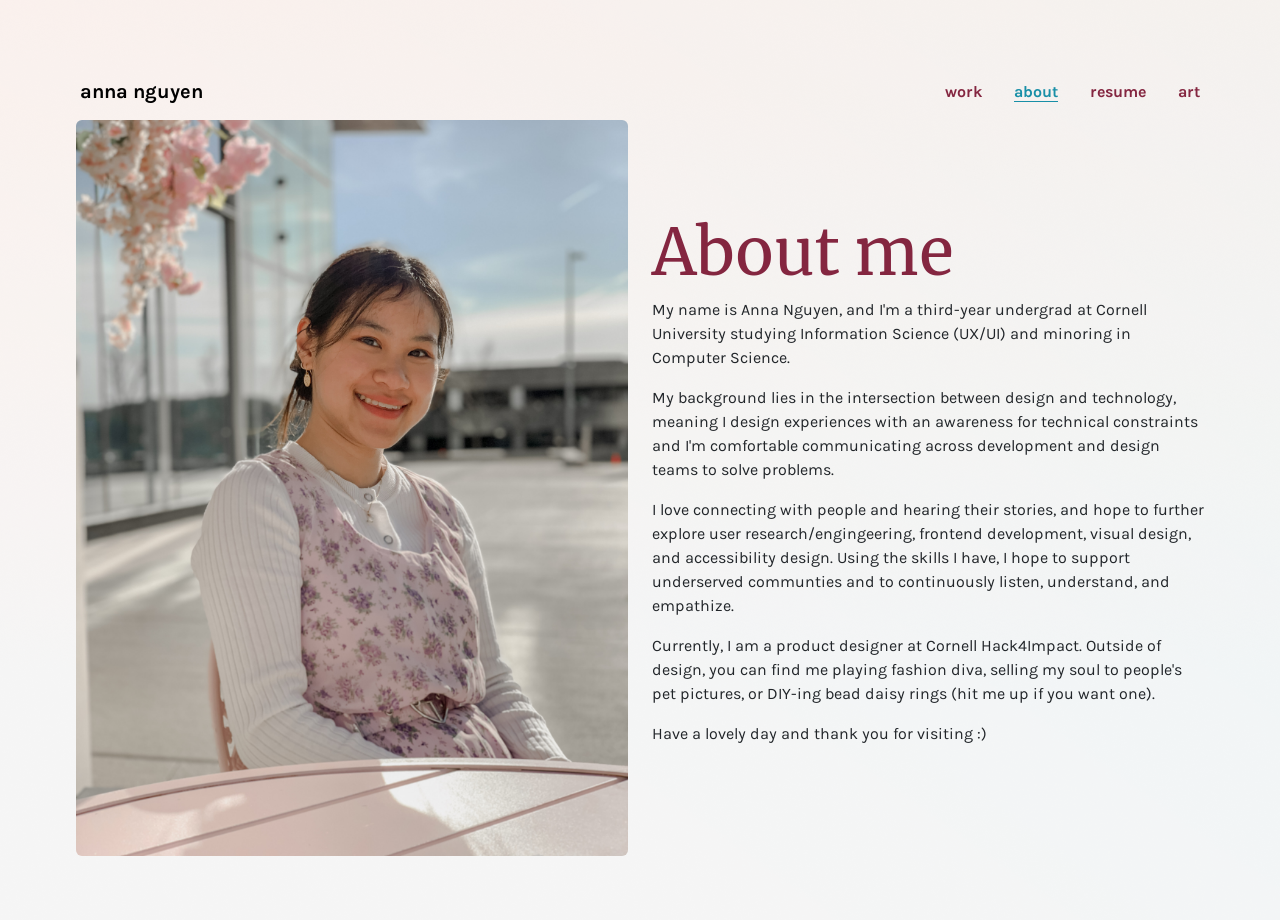
==== commit 95e96aa4: "Added spacing" ====
--- a/about/index.html
+++ b/about/index.html
@@ -51,8 +51,8 @@
           </p>
           <p>
             My background lies in the intersection between design
-            and technology, meaning I design experiences with a 
-            technical approach and I'm comfortable communicating 
+            and technology, meaning I design experiences with an 
+            awareness for technical constraints and I'm comfortable communicating 
             across development and design teams to solve problems.
           </p>
           <p>
--- a/styles/style.css
+++ b/styles/style.css
@@ -77,16 +77,63 @@
        url('../fonts/merriweather-v25-latin-700.svg#Merriweather') format('svg'); /* Legacy iOS */
 }
 
+
+@keyframes float {
+  0% {
+    transform: translateY(0px);
+  }
+  50% {
+    transform: translateY(20px);
+  }
+  100% {
+    transform: translateY(0px);
+  }
+}
+
+@-moz-keyframes rotate {
+  100% { -moz-transform: rotate(360deg);}
+}
+
+@-webkit-keyframes rotate {
+  100% { -webkit-transform: rotate(360deg);}
+}
+
+@keyframes rotate {
+  100% {
+    -webkit-transform: rotate(360deg);
+    transform: rotate(360deg);
+  }
+}
+
+html {
+  scroll-behavior: smooth;
+}
+
 body {
   background-color: #F5F5F5;
   background-image: url("../images/gradient_background.png");
   background-repeat: no-repeat;
 }
 
+.img-container {
+  overflow: hidden;
+}
+#home-illustration {
+  animation: 6s float ease-in-out infinite;
+  /* animation: 90s rotate ease-in-out infinite; */
+}
+
+#animation-button {
+  position: absolute;
+  left: 0;
+  top: 0;
+}
+
 .btn {
   border: 3px solid #842640 !important;
   border-radius: .75rem;
   font-weight: bold;
+  transition: .5s;
 }
 
 .btn:hover {
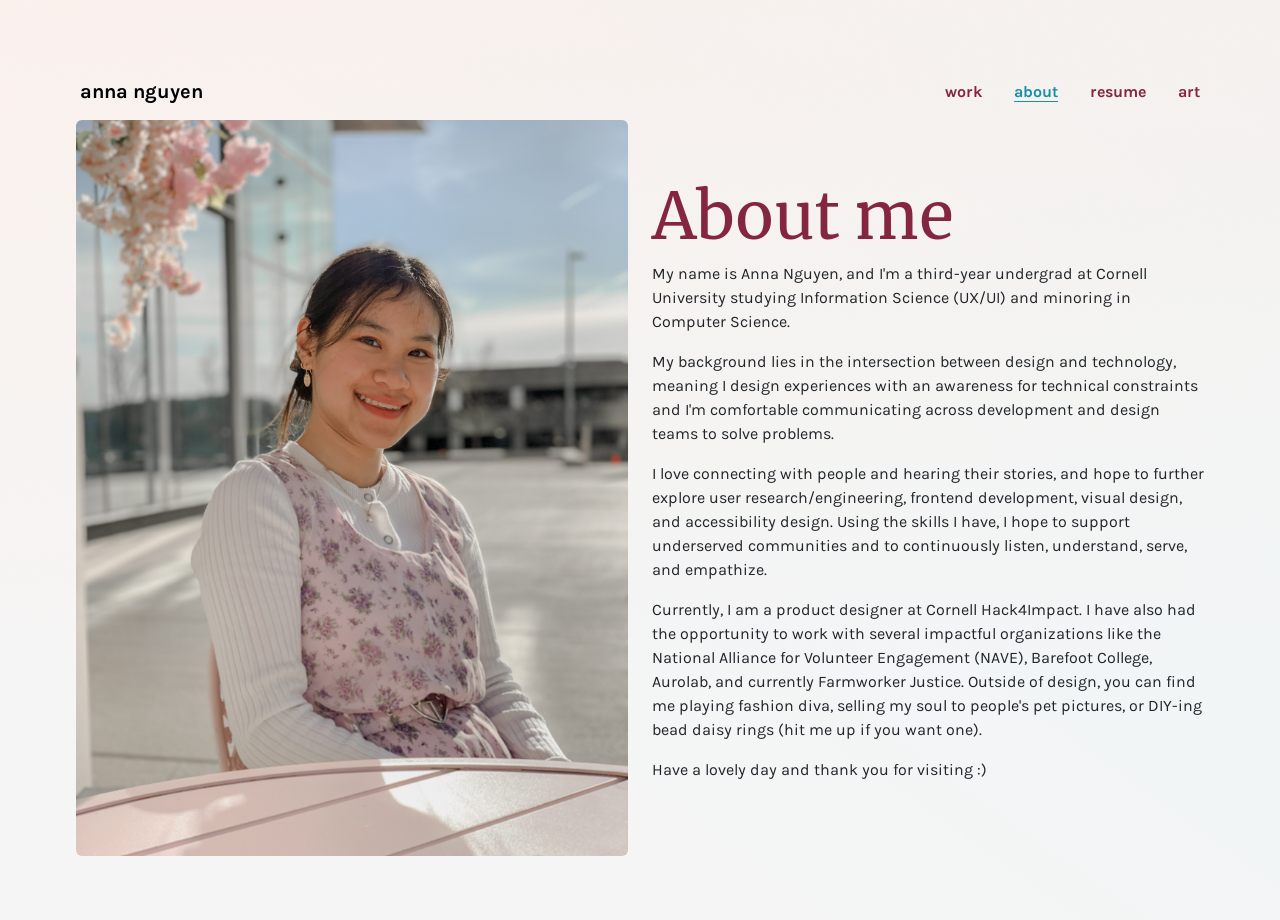
==== commit 0950915a: "Responsive design and clean up animation" ====
--- a/about/index.html
+++ b/about/index.html
@@ -3,19 +3,21 @@
 
 <head>
   <meta charset="UTF-8" />
-    <meta name="viewport" content="width=device-width, initial-scale=1" />
-    <title>Anna Nguyen</title>
-    <link rel="icon" type="image/png" href="/images/logo.png" />
-    <!-- Bootstrap v5.1 -->
-    <link href="https://cdn.jsdelivr.net/npm/bootstrap@5.1.3/dist/css/bootstrap.min.css" rel="stylesheet" integrity="sha384-1BmE4kWBq78iYhFldvKuhfTAU6auU8tT94WrHftjDbrCEXSU1oBoqyl2QvZ6jIW3" crossorigin="anonymous">
-    <link rel="stylesheet" type="text/css" href="../styles/style.css" media="all" />
+  <meta name="viewport" content="width=device-width, initial-scale=1" />
+  <title>Anna Nguyen</title>
+  <link rel="icon" type="image/png" href="/images/logo.png" />
+  <!-- Bootstrap v5.1 -->
+  <link href="https://cdn.jsdelivr.net/npm/bootstrap@5.1.3/dist/css/bootstrap.min.css" rel="stylesheet"
+    integrity="sha384-1BmE4kWBq78iYhFldvKuhfTAU6auU8tT94WrHftjDbrCEXSU1oBoqyl2QvZ6jIW3" crossorigin="anonymous">
+  <link rel="stylesheet" type="text/css" href="../styles/style.css" media="all" />
 </head>
 
 <body>
   <div class="m-md-3 p-5">
     <nav class="navbar navbar-expand-md navbar-light">
       <a href="/" class="navbar-brand mx-3">anna nguyen</a>
-      <button class="navbar-toggler" type="button" data-bs-toggle="collapse" data-bs-target="#navbarSupportedContent" aria-controls="navbarSupportedContent" aria-expanded="false" aria-label="Toggle navigation">
+      <button class="navbar-toggler" type="button" data-bs-toggle="collapse" data-bs-target="#navbarSupportedContent"
+        aria-controls="navbarSupportedContent" aria-expanded="false" aria-label="Toggle navigation">
         <span class="navbar-toggler-icon"></span>
       </button>
       <div class="collapse navbar-collapse justify-content-end" id="navbarSupportedContent">
@@ -27,7 +29,8 @@
             <a href="../about" id="current" class="mx-3">about</a>
           </li>
           <li class="nav-item">
-            <a href="" target="_blank" class="mx-3">
+            <a href="https://drive.google.com/file/d/1uvhzP2XMfkAZGHMa24RvMSF8-GbeU-fz/view?usp=sharing" target="_blank"
+              class="mx-3">
               resume</a>
           </li>
           <li class="nav-item">
@@ -46,32 +49,35 @@
           <h1 class="display-3">About me</h1>
           <p>My name is Anna Nguyen,
             and I'm a third-year undergrad at Cornell University
-            studying Information Science (UX/UI) and minoring in 
-            Computer Science. 
+            studying Information Science (UX/UI) and minoring in
+            Computer Science.
           </p>
           <p>
             My background lies in the intersection between design
-            and technology, meaning I design experiences with an 
-            awareness for technical constraints and I'm comfortable communicating 
+            and technology, meaning I design experiences with an
+            awareness for technical constraints and I'm comfortable communicating
             across development and design teams to solve problems.
           </p>
           <p>
             I love connecting with people and hearing their stories,
-            and hope to further explore user research/engingeering,
-            frontend development, visual design, and accessibility 
-            design. Using the skills I have, I hope to support underserved communties and
-            to continuously listen, understand, and empathize.
+            and hope to further explore user research/engineering,
+            frontend development, visual design, and accessibility
+            design. Using the skills I have, I hope to support underserved communities and
+            to continuously listen, understand, serve, and empathize.
           </p>
           <p>Currently, I am a product designer at Cornell Hack4Impact.
+            I have also had the opportunity to work with several impactful
+            organizations like the National Alliance for Volunteer Engagement (NAVE),
+            Barefoot College, Aurolab, and currently Farmworker Justice.
             Outside of design, you can find me playing fashion diva,
             selling my soul to people's pet pictures, or
-            DIY-ing bead daisy rings (hit me up if you want one). 
+            DIY-ing bead daisy rings (hit me up if you want one).
           </p>
           <p>Have a lovely day and thank you for visiting :)</p>
         </div>
       </div>
     </div>
-   
+
 
     <!-- <footer>
       <div class="footer-container">
--- a/styles/style.css
+++ b/styles/style.css
@@ -90,19 +90,35 @@
   }
 }
 
-@-moz-keyframes rotate {
-  100% { -moz-transform: rotate(360deg);}
-}
-
-@-webkit-keyframes rotate {
-  100% { -webkit-transform: rotate(360deg);}
-}
-
-@keyframes rotate {
+@-moz-keyframes float {
+  0% {
+    transform: translateY(0px);
+  }
+  50% {
+    transform: translateY(20px);
+  }
   100% {
-    -webkit-transform: rotate(360deg);
-    transform: rotate(360deg);
-  }
+    transform: translateY(0px);
+  }
+}
+
+@-webkit-keyframes float {
+  0% {
+    transform: translateY(0px);
+  }
+  50% {
+    transform: translateY(20px);
+  }
+  100% {
+    transform: translateY(0px);
+  }
+}
+
+.paused{
+  -webkit-animation-play-state:paused !important;
+  -moz-animation-play-state:paused !important;
+  -o-animation-play-state:paused !important; 
+  animation-play-state:paused !important;
 }
 
 html {
@@ -112,21 +128,33 @@
 body {
   background-color: #F5F5F5;
   background-image: url("../images/gradient_background.png");
-  background-repeat: no-repeat;
 }
 
 .img-container {
   overflow: hidden;
+  position: relative;
 }
 #home-illustration {
   animation: 6s float ease-in-out infinite;
   /* animation: 90s rotate ease-in-out infinite; */
 }
 
+/* Animation pause + play button styling */
 #animation-button {
   position: absolute;
-  left: 0;
-  top: 0;
+  top: 10%;
+  right: 0;
+  border: none;
+  z-index: 1;
+}
+.hide {
+ display: none;
+}
+.show {
+  display: inline;
+}
+.controls {
+  width: 100%;
 }
 
 .btn {
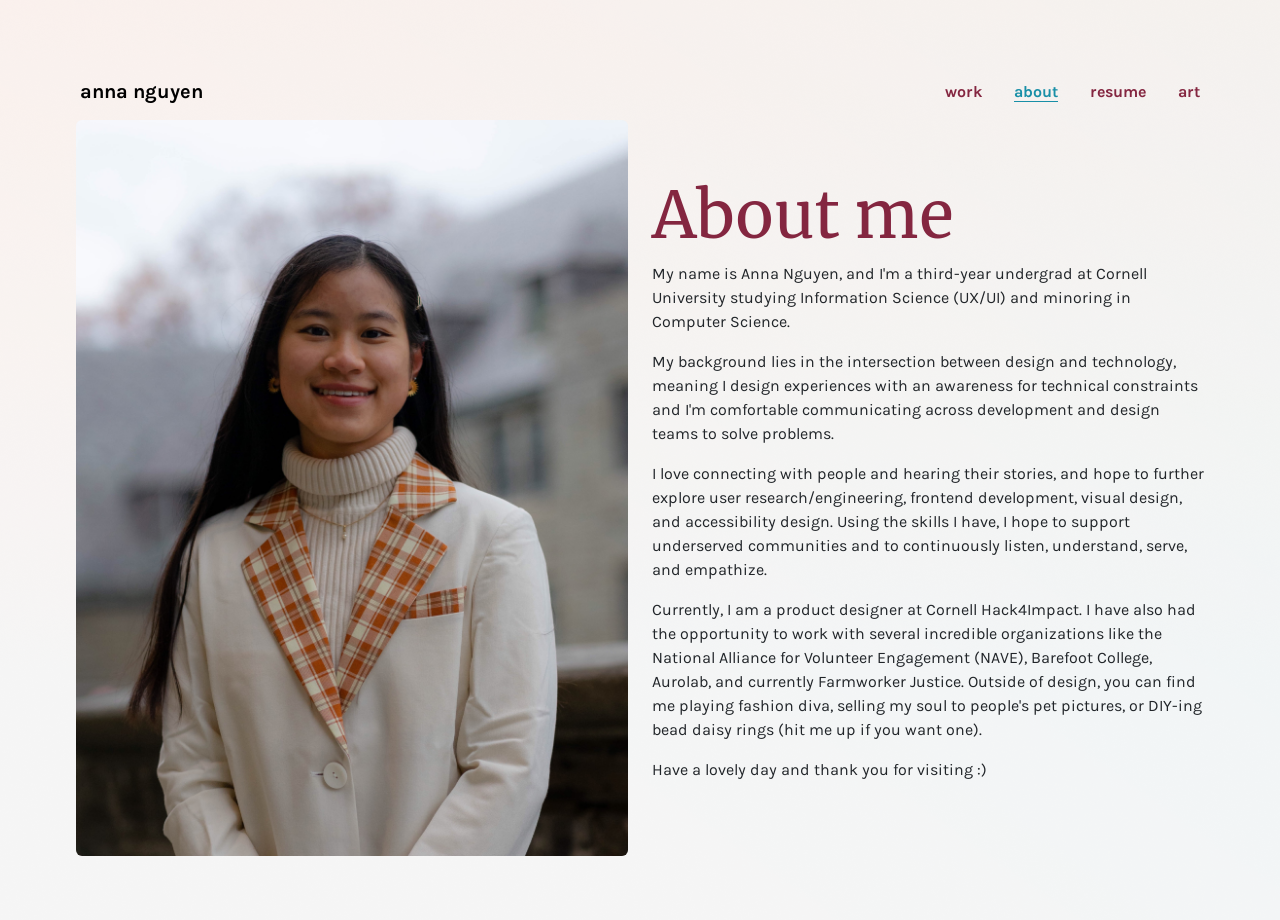
==== commit 2606c736: "Updated headshot and cleaned up files" ====
--- a/about/index.html
+++ b/about/index.html
@@ -43,7 +43,7 @@
     <div class="container-fluid">
       <div class="row">
         <div class="col-md-6">
-          <img src="../images/headshot.JPEG" class="rounded mx-auto img-fluid" alt="" />
+          <img src="../images/headshot_full.jpg" class="rounded mx-auto img-fluid" alt="" />
         </div>
         <div class="col-md-6 my-auto">
           <h1 class="display-3">About me</h1>
@@ -66,7 +66,7 @@
             to continuously listen, understand, serve, and empathize.
           </p>
           <p>Currently, I am a product designer at Cornell Hack4Impact.
-            I have also had the opportunity to work with several impactful
+            I have also had the opportunity to work with several incredible
             organizations like the National Alliance for Volunteer Engagement (NAVE),
             Barefoot College, Aurolab, and currently Farmworker Justice.
             Outside of design, you can find me playing fashion diva,
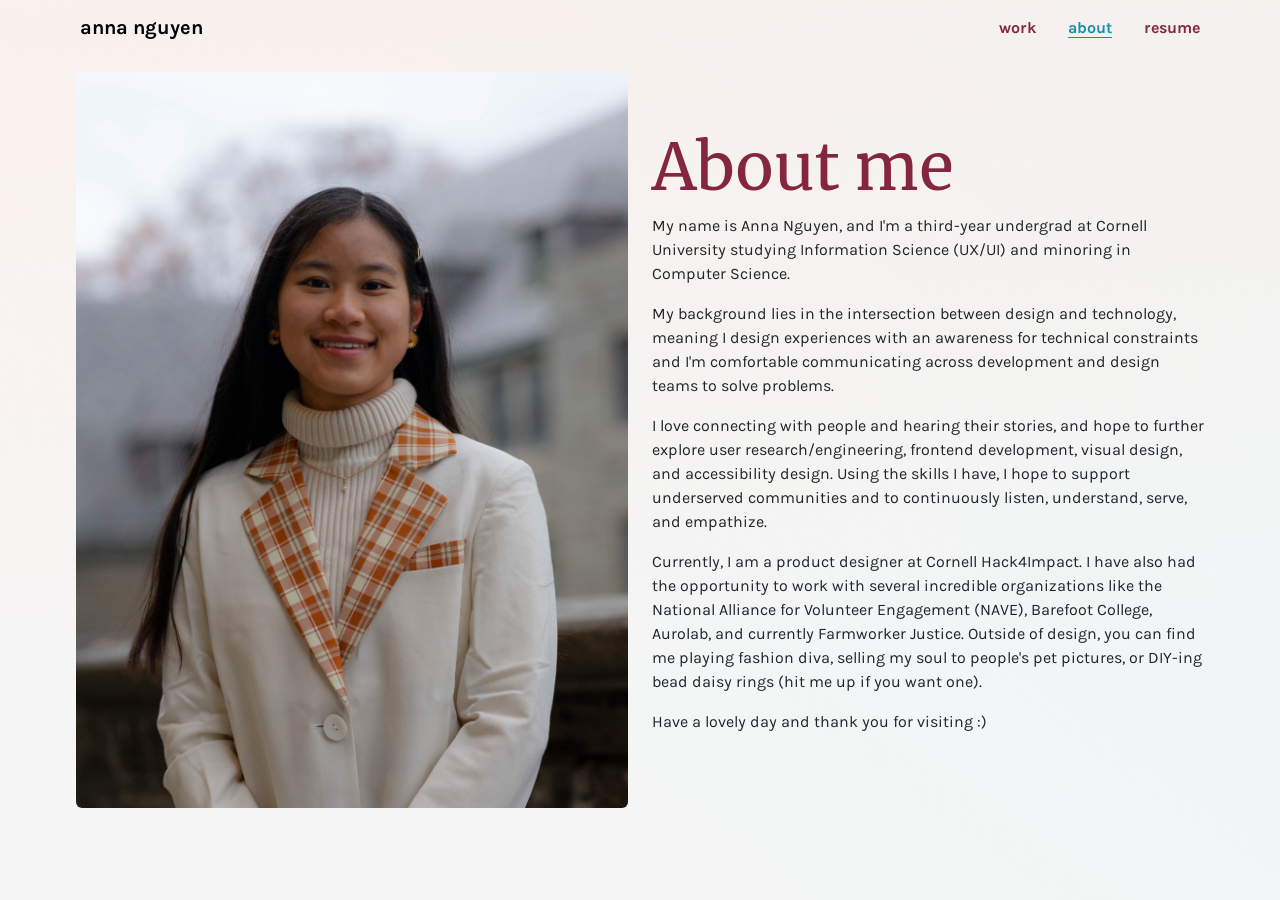
==== commit e10626ce: "Removed art page" ====
--- a/about/index.html
+++ b/about/index.html
@@ -13,7 +13,7 @@
 </head>
 
 <body>
-  <div class="m-md-3 p-5">
+  <div class="mx-3 px-md-5">
     <nav class="navbar navbar-expand-md navbar-light">
       <a href="/" class="navbar-brand mx-3">anna nguyen</a>
       <button class="navbar-toggler" type="button" data-bs-toggle="collapse" data-bs-target="#navbarSupportedContent"
@@ -33,14 +33,11 @@
               class="mx-3">
               resume</a>
           </li>
-          <li class="nav-item">
-            <a href="../art" class="mx-3">art</a>
-          </li>
         </ul>
       </div>
     </nav>
 
-    <div class="container-fluid">
+    <section class="container-fluid my-3">
       <div class="row">
         <div class="col-md-6">
           <img src="../images/headshot_full.jpg" class="rounded mx-auto img-fluid" alt="" />
@@ -76,7 +73,8 @@
           <p>Have a lovely day and thank you for visiting :)</p>
         </div>
       </div>
-    </div>
+    </section>
+
 
 
     <!-- <footer>
--- a/styles/style.css
+++ b/styles/style.css
@@ -128,6 +128,7 @@
 body {
   background-color: #F5F5F5;
   background-image: url("../images/gradient_background.png");
+  background-repeat: no-repeat;
 }
 
 .img-container {
